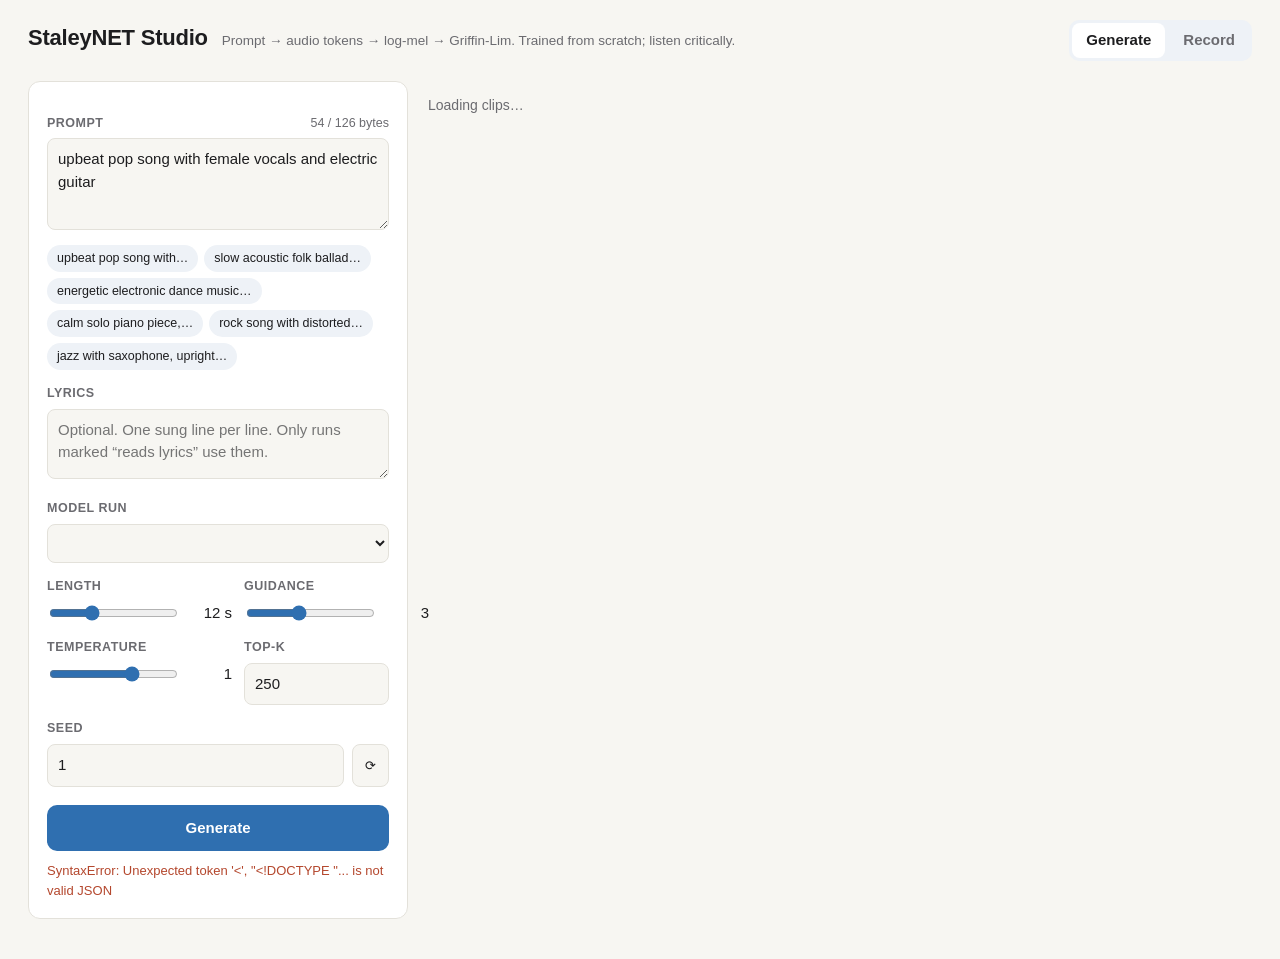
==== studio/static/index.html @ 6b01c669 "feat(studio): add the sample library, recordings and UI Adds the sample browser, path-safe audio res" ====
<!doctype html>
<html lang="en">
<head>
<meta charset="utf-8">
<meta name="viewport" content="width=device-width, initial-scale=1">
<title>StaleyNET Studio</title>
<style>
  :root {
    --bg: #f7f6f2; --panel: #ffffff; --ink: #1d1d1f; --muted: #6b6b70; --line: #e3e1da;
    --accent: #2f6fb0; --accent-ink: #ffffff; --warn: #b4472d; --chip: #eef2f7;
  }
  @media (prefers-color-scheme: dark) {
    :root { --bg: #131417; --panel: #1c1d21; --ink: #ececef; --muted: #9a9aa3; --line: #2c2e33;
            --accent: #5b9be0; --accent-ink: #0d1117; --warn: #e07a5f; --chip: #252a33; }
  }
  * { box-sizing: border-box; }
  body { margin: 0; background: var(--bg); color: var(--ink);
         font: 15px/1.5 -apple-system, "Segoe UI", Helvetica, Arial, sans-serif; }
  header { padding: 20px 28px 8px; display: flex; align-items: baseline; gap: 14px; flex-wrap: wrap; }
  header h1 { margin: 0; font-size: 22px; letter-spacing: -0.01em; }
  header p { margin: 0; color: var(--muted); font-size: 13.5px; }
  main { display: grid; grid-template-columns: minmax(300px, 380px) 1fr; gap: 20px; padding: 12px 28px 40px; }
  @media (max-width: 860px) { main { grid-template-columns: 1fr; padding: 12px 16px 32px; } header { padding: 16px; } }
  .panel { background: var(--panel); border: 1px solid var(--line); border-radius: 12px; padding: 18px; }
  form .panel { position: sticky; top: 16px; }
  label { display: block; font-size: 12.5px; font-weight: 600; color: var(--muted); margin: 14px 0 6px;
          text-transform: uppercase; letter-spacing: 0.04em; }
  textarea, select, input[type=number] { width: 100%; font: inherit; color: var(--ink); background: var(--bg);
          border: 1px solid var(--line); border-radius: 8px; padding: 9px 10px; }
  textarea { min-height: 92px; resize: vertical; }
  .row { display: grid; grid-template-columns: 1fr 1fr; gap: 12px; }
  .slider { display: flex; align-items: center; gap: 10px; }
  .slider input { flex: 1; accent-color: var(--accent); }
  .slider output { min-width: 42px; text-align: right; font-variant-numeric: tabular-nums; }
  .chips { display: flex; flex-wrap: wrap; gap: 6px; margin-top: 8px; }
  .chip { border: 0; background: var(--chip); color: var(--ink); border-radius: 999px; padding: 4px 10px;
          font: inherit; font-size: 12.5px; cursor: pointer; }
  .seed { display: flex; gap: 8px; }
  .seed button { border: 1px solid var(--line); background: var(--bg); color: var(--ink); border-radius: 8px; padding: 0 12px; cursor: pointer; }
  .generate { margin-top: 18px; width: 100%; border: 0; border-radius: 10px; padding: 12px; font: inherit; font-weight: 600;
              background: var(--accent); color: var(--accent-ink); cursor: pointer; }
  .generate:disabled { opacity: 0.6; cursor: progress; }
  .status { margin-top: 10px; font-size: 13px; color: var(--muted); min-height: 1.5em; white-space: pre-wrap; }
  .status.error { color: var(--warn); }
  .group { margin: 4px 0 22px; }
  .group h2 { font-size: 13px; text-transform: uppercase; letter-spacing: 0.06em; color: var(--muted); margin: 0 0 10px; }
  .clip { background: var(--panel); border: 1px solid var(--line); border-radius: 12px; padding: 14px 16px; margin-bottom: 12px; }
  .clip.fresh { border-color: var(--accent); }
  .clip .title { font-weight: 600; margin-bottom: 2px; }
  .clip .meta { color: var(--muted); font-size: 12.5px; margin-bottom: 10px; }
  .clip audio { width: 100%; height: 36px; }
  .spectrogram { position: relative; margin-top: 8px; border-radius: 6px; overflow: hidden; background: #000; height: 120px; cursor: pointer; }
  .spectrogram canvas { width: 100%; height: 100%; display: block; }
  .spectrogram .cursor { position: absolute; top: 0; bottom: 0; width: 2px; background: #fff; opacity: 0.85; left: 0; pointer-events: none; }
  .spectrogram .axis { position: absolute; left: 6px; font-size: 10.5px; color: #ddd; text-shadow: 0 0 3px #000; }
  .empty { color: var(--muted); font-size: 14px; }
  .tabs { display: flex; gap: 4px; margin-left: auto; background: var(--chip); padding: 3px; border-radius: 10px; }
  .tabs button { border: 0; background: transparent; color: var(--muted); font: inherit; font-weight: 600; padding: 6px 14px; border-radius: 8px; cursor: pointer; }
  .tabs button[aria-selected=true] { background: var(--panel); color: var(--ink); }
  [hidden] { display: none !important; }
  .choices { display: flex; flex-wrap: wrap; gap: 6px; }
  .choices label { margin: 0; text-transform: none; letter-spacing: 0; font-size: 13.5px; font-weight: 500; color: var(--ink);
                   border: 1px solid var(--line); border-radius: 999px; padding: 5px 12px; cursor: pointer; }
  .choices input { display: none; }
  .choices input:checked + span { color: var(--accent); }
  .choices label:has(input:checked) { border-color: var(--accent); }
  .recorder { display: flex; align-items: center; gap: 14px; margin-top: 18px; }
  .record { width: 64px; height: 64px; border-radius: 50%; border: 3px solid var(--line); background: #d7263d; cursor: pointer; flex: none; }
  .record.on { border-radius: 14px; background: #d7263d; box-shadow: 0 0 0 6px rgba(215,38,61,0.25); }
  .record:disabled { opacity: 0.4; cursor: not-allowed; }
  .clock { font-size: 26px; font-variant-numeric: tabular-nums; min-width: 80px; }
  .meter { flex: 1; height: 10px; background: var(--chip); border-radius: 5px; overflow: hidden; }
  .meter div { height: 100%; width: 0; background: linear-gradient(90deg, #3a9d5d 0 70%, #e0b43a 70% 90%, #d7263d 90%); background-size: 100% 100%; }
  .take { margin-top: 16px; border-top: 1px solid var(--line); padding-top: 14px; }
  .take audio { width: 100%; height: 36px; }
  .actions { display: flex; gap: 8px; margin-top: 12px; }
  .actions button, .clip .delete { flex: 1; border: 1px solid var(--line); background: var(--bg); color: var(--ink); border-radius: 8px; padding: 9px; font: inherit; cursor: pointer; }
  .actions .primary { background: var(--accent); color: var(--accent-ink); border-color: var(--accent); font-weight: 600; }
  .clip .delete { flex: none; padding: 3px 10px; font-size: 12.5px; float: right; }
  .clip details { margin-top: 8px; font-size: 13.5px; }
  .clip pre { white-space: pre-wrap; font: inherit; margin: 6px 0 0; color: var(--muted); }
  .hint { font-size: 13px; color: var(--muted); margin: 10px 0 0; }
  .total { color: var(--muted); font-size: 13px; margin: 0 0 12px; }
  .counter { float: right; font-weight: 500; text-transform: none; letter-spacing: 0; }
  .counter.over { color: var(--warn); }
</style>
</head>
<body>
<header>
  <h1>StaleyNET Studio</h1>
  <p>Prompt → audio tokens → log-mel → Griffin-Lim. Trained from scratch; listen critically.</p>
  <nav class="tabs" role="tablist">
    <button type="button" role="tab" data-view="generate-view" aria-selected="true">Generate</button>
    <button type="button" role="tab" data-view="record-view" aria-selected="false">Record</button>
  </nav>
</header>

<main id="generate-view">
  <form id="form">
    <div class="panel">
      <label for="prompt">Prompt <span class="counter" id="prompt-count"></span></label>
      <textarea id="prompt" required maxlength="400">upbeat pop song with female vocals and electric guitar</textarea>
      <div class="chips" id="presets"></div>

      <label for="gen-lyrics">Lyrics <span class="counter" id="gen-lyrics-note"></span></label>
      <textarea id="gen-lyrics" maxlength="8000" style="min-height:70px" placeholder="Optional. One sung line per line. Only runs marked “reads lyrics” use them."></textarea>

      <label for="run">Model run</label>
      <select id="run"></select>

      <div class="row">
        <div>
          <label for="seconds">Length</label>
          <div class="slider"><input id="seconds" type="range" min="4" max="30" step="1" value="12"><output data-for="seconds" data-unit=" s"></output></div>
        </div>
        <div>
          <label for="guidance">Guidance</label>
          <div class="slider"><input id="guidance" type="range" min="1" max="6" step="0.5" value="3"><output data-for="guidance"></output></div>
        </div>
      </div>

      <div class="row">
        <div>
          <label for="temperature">Temperature</label>
          <div class="slider"><input id="temperature" type="range" min="0" max="1.5" step="0.05" value="1"><output data-for="temperature"></output></div>
        </div>
        <div>
          <label for="top_k">Top-k</label>
          <input id="top_k" type="number" min="1" max="1024" value="250">
        </div>
      </div>

      <label for="seed">Seed</label>
      <div class="seed"><input id="seed" type="number" min="0" value="1"><button type="button" id="dice" title="Random seed">⟳</button></div>

      <button class="generate" id="generate" type="submit">Generate</button>
      <div class="status" id="status"></div>
    </div>
  </form>

  <section id="library"><p class="empty">Loading clips…</p></section>
</main>

<main id="record-view" hidden>
  <div>
    <div class="panel">
      <label>What plays</label>
      <div class="choices" id="accompaniment">
        <label><input type="radio" name="accompaniment" value="voice_only" checked><span>Voice only</span></label>
        <label><input type="radio" name="accompaniment" value="voice_and_guitar"><span>Voice + guitar</span></label>
        <label><input type="radio" name="accompaniment" value="instrument_only"><span>Guitar only</span></label>
      </div>

      <label for="caption">Description</label>
      <textarea id="caption" maxlength="400" style="min-height:64px"></textarea>

      <label for="lyrics">Lyrics sung <span class="counter" id="lyrics-count"></span></label>
      <textarea id="lyrics" maxlength="8000" placeholder="Type the exact words of this take, one line per sung line. Leave empty for humming."></textarea>

      <label for="device">Microphone</label>
      <select id="device"><option value="">Default input</option></select>

      <div class="recorder">
        <button type="button" class="record" id="record" title="Record"></button>
        <div class="clock" id="clock">0:00</div>
        <div class="meter"><div id="level"></div></div>
      </div>
      <div class="status" id="record-status"></div>

      <div class="take" id="take" hidden>
        <audio controls id="take-audio"></audio>
        <div class="spectrogram" id="take-view"><canvas></canvas><div class="cursor"></div>
          <span class="axis" style="top:4px">8 kHz</span><span class="axis" style="bottom:4px">0</span></div>
        <div class="actions">
          <button type="button" id="discard">Discard</button>
          <button type="button" class="primary" id="save">Save take</button>
        </div>
      </div>

      <p class="hint">Short takes of 10 to 20 seconds, one or two lines each, teach the words best: the model hears about
        13 seconds at a time, and the lines of a take are assumed to be spread evenly across it, so sing steadily without
        long pauses. Keep the mic about a hand's width away, record in a quiet room, and type exactly what you sing.
        Every take is stored in <code>data/recordings/</code> as a ready training set.</p>
    </div>
  </div>

  <section id="takes"><p class="empty">Loading takes…</p></section>
</main>

<script>
"use strict";

/** Example prompts in the style of the training captions. */
const PRESETS = [
  "upbeat pop song with female vocals and electric guitar",
  "slow acoustic folk ballad with a male singer and fingerpicked guitar",
  "energetic electronic dance music with a heavy kick drum",
  "calm solo piano piece, melancholic and slow",
  "rock song with distorted guitars, drums and a male voice",
  "jazz with saxophone, upright bass and brushed drums",
];

/** Prompt bytes the current models read; anything after is ignored. */
const PROMPT_BYTES = 126;

/** Display names of the sample folders. */
const GROUP_TITLES = { studio: "Your generations", "": "Earlier samples", tokenizer: "Tokenizer reference (original vs tokenized)" };

/** Spectrogram analysis: FFT size, hop, and highest frequency drawn (Hz). */
const FFT_SIZE = 1024, HOP = 256, MAX_FREQUENCY = 8000;

/** Log-magnitude range mapped onto the colour scale, in dB below the clip's peak. */
const DYNAMIC_RANGE_DB = 80;

const $ = (id) => document.getElementById(id);
let freshPath = null;

// ---------------------------------------------------------------- form ----

function bindSliders() {
  for (const output of document.querySelectorAll("output[data-for]")) {
    const input = $(output.dataset.for);
    const show = () => { output.textContent = input.value + (output.dataset.unit || ""); };
    input.addEventListener("input", show);
    show();
  }
}

function updatePromptCount() {
  const bytes = new TextEncoder().encode($("prompt").value).length;
  const counter = $("prompt-count");
  counter.textContent = bytes > PROMPT_BYTES ? `${bytes} bytes, model reads the first ${PROMPT_BYTES}` : `${bytes} / ${PROMPT_BYTES} bytes`;
  counter.classList.toggle("over", bytes > PROMPT_BYTES);
}

function renderPresets() {
  for (const text of PRESETS) {
    const chip = document.createElement("button");
    chip.type = "button";
    chip.className = "chip";
    chip.textContent = text.split(" ").slice(0, 4).join(" ") + "…";
    chip.title = text;
    chip.onclick = () => { $("prompt").value = text; updatePromptCount(); };
    $("presets").append(chip);
  }
}

async function loadRuns() {
  const runs = await (await fetch("/api/runs")).json();
  const select = $("run");
  select.innerHTML = "";
  for (const run of runs) {
    const option = document.createElement("option");
    option.value = run.name;
    const loss = run.best_validation_loss == null ? "no validation yet" : `val ${run.best_validation_loss.toFixed(2)} @ step ${run.best_step}`;
    const lyrics = run.lyrics_bytes > 0 ? " · reads lyrics" : "";
    option.textContent = `${run.name} · ${loss}${lyrics}`;
    select.append(option);
  }
  if (runs.length === 0) setStatus("No trained runs found under runs/.", true);
}

function setStatus(text, isError = false) {
  $("status").textContent = text;
  $("status").classList.toggle("error", isError);
}

async function onGenerate(event) {
  event.preventDefault();
  const button = $("generate");
  const started = performance.now();
  button.disabled = true;
  const timer = setInterval(() => setStatus(`Generating… ${((performance.now() - started) / 1000).toFixed(0)} s`), 250);

  const body = {
    prompt: $("prompt").value,
    lyrics: $("gen-lyrics").value,
    run: $("run").value,
    seconds: Number($("seconds").value),
    guidance: Number($("guidance").value),
    temperature: Number($("temperature").value),
    top_k: Number($("top_k").value),
    seed: Number($("seed").value),
  };

  try {
    const response = await fetch("/api/generate", { method: "POST", headers: { "Content-Type": "application/json" }, body: JSON.stringify(body) });
    const result = await response.json();
    if (!response.ok) throw new Error(result.error || response.statusText);

    freshPath = result.path;
    setStatus(`Done in ${((performance.now() - started) / 1000).toFixed(1)} s.`);
    await loadLibrary();
  } catch (error) {
    setStatus(String(error.message || error), true);
  } finally {
    clearInterval(timer);
    button.disabled = false;
  }
}

// ------------------------------------------------------------- library ----

async function loadLibrary() {
  const clips = await (await fetch("/api/clips")).json();
  const library = $("library");
  library.innerHTML = "";
  if (clips.length === 0) {
    library.innerHTML = '<p class="empty">No clips yet. Write a prompt and press Generate.</p>';
    return;
  }

  const groups = new Map();
  for (const clip of clips) {
    if (!groups.has(clip.group)) groups.set(clip.group, []);
    groups.get(clip.group).push(clip);
  }

  const order = ["studio", "", "tokenizer", ...[...groups.keys()].filter((key) => !(key in GROUP_TITLES))];
  for (const key of order.filter((key) => groups.has(key))) {
    const section = document.createElement("div");
    section.className = "group";
    section.innerHTML = `<h2></h2>`;
    section.querySelector("h2").textContent = GROUP_TITLES[key] ?? key;
    for (const clip of groups.get(key)) section.append(renderClip(clip));
    library.append(section);
  }
}

function describe(clip) {
  const report = clip.report;
  const file = clip.path.split("/").pop();
  if (!report) return { title: file, meta: clip.group === "tokenizer" ? "Griffin-Lim rendering of the stated log-mel" : "" };

  const run = String(report.checkpoint || "").split("/").slice(-2, -1)[0] || "";
  const parts = [run, `${report.audio_seconds.toFixed(1)} s`, `RTF ${report.real_time_factor.toFixed(2)}`];
  return { title: report.prompt, meta: parts.filter(Boolean).join(" · "), lyrics: report.model_reads_lyrics ? report.lyrics : "" };
}

function renderClip(clip) {
  const { title, meta, lyrics } = describe(clip);
  const card = document.createElement("article");
  card.className = "clip" + (clip.path === freshPath ? " fresh" : "");

  const url = "/audio/" + clip.path.split("/").map(encodeURIComponent).join("/");
  card.innerHTML = `<div class="title"></div><div class="meta"></div><audio controls preload="none"></audio>
    <div class="spectrogram"><canvas></canvas><div class="cursor"></div>
    <span class="axis" style="top:4px">8 kHz</span><span class="axis" style="bottom:4px">0</span></div>`;
  card.querySelector(".title").textContent = title;
  card.querySelector(".meta").textContent = meta;
  if (lyrics) {
    const details = document.createElement("details");
    details.innerHTML = "<summary>Lyrics</summary><pre></pre>";
    details.querySelector("pre").textContent = lyrics;
    card.append(details);
  }
  const audio = card.querySelector("audio");
  audio.src = url;

  const view = card.querySelector(".spectrogram");
  attachSpectrogram(view, audio, url);
  if (clip.path === freshPath) requestAnimationFrame(() => card.scrollIntoView({ behavior: "smooth", block: "nearest" }));
  return card;
}

// --------------------------------------------------------- spectrogram ----

/** In-place iterative radix-2 FFT (Cooley–Tukey) on separate real/imag arrays. */
function fft(real, imag) {
  const size = real.length;
  for (let index = 1, reversed = 0; index < size; index++) {
    let bit = size >> 1;
    for (; reversed & bit; bit >>= 1) reversed ^= bit;
    reversed ^= bit;
    if (index < reversed) {
      [real[index], real[reversed]] = [real[reversed], real[index]];
      [imag[index], imag[reversed]] = [imag[reversed], imag[index]];
    }
  }
  for (let length = 2; length <= size; length <<= 1) {
    const angle = -2 * Math.PI / length;
    for (let start = 0; start < size; start += length) {
      for (let offset = 0; offset < length / 2; offset++) {
        const cos = Math.cos(angle * offset), sin = Math.sin(angle * offset);
        const a = start + offset, b = a + length / 2;
        const tr = real[b] * cos - imag[b] * sin, ti = real[b] * sin + imag[b] * cos;
        real[b] = real[a] - tr; imag[b] = imag[a] - ti;
        real[a] += tr; imag[a] += ti;
      }
    }
  }
}

/** A perceptually ordered dark-to-bright colour ramp (approximates "magma"). */
function colour(level) {
  const stops = [[0, 0, 4], [59, 15, 112], [140, 41, 129], [222, 73, 104], [254, 159, 109], [252, 253, 191]];
  const position = Math.min(Math.max(level, 0), 1) * (stops.length - 1);
  const low = Math.floor(position), high = Math.min(low + 1, stops.length - 1), fraction = position - low;
  return stops[low].map((channel, index) => channel + (stops[high][index] - channel) * fraction);
}

async function drawSpectrogram(canvas, url) {
  const context = new (window.OfflineAudioContext || window.webkitOfflineAudioContext)(1, 1, 24000);
  const buffer = await context.decodeAudioData(await (await fetch(url)).arrayBuffer());
  const samples = buffer.getChannelData(0);
  const frames = Math.max(1, Math.floor((samples.length - FFT_SIZE) / HOP));
  const bins = Math.floor(FFT_SIZE / 2 * Math.min(1, MAX_FREQUENCY / (buffer.sampleRate / 2)));
  const window = Float32Array.from({ length: FFT_SIZE }, (_, n) => 0.5 - 0.5 * Math.cos(2 * Math.PI * n / FFT_SIZE));

  const decibels = new Float32Array(frames * bins);
  let peak = -Infinity;
  const real = new Float32Array(FFT_SIZE), imag = new Float32Array(FFT_SIZE);
  for (let frame = 0; frame < frames; frame++) {
    for (let n = 0; n < FFT_SIZE; n++) { real[n] = samples[frame * HOP + n] * window[n]; imag[n] = 0; }
    fft(real, imag);
    for (let bin = 0; bin < bins; bin++) {
      const value = 10 * Math.log10(real[bin] * real[bin] + imag[bin] * imag[bin] + 1e-12);
      decibels[frame * bins + bin] = value;
      peak = Math.max(peak, value);
    }
  }

  canvas.width = frames; canvas.height = bins;
  const pixels = canvas.getContext("2d").createImageData(frames, bins);
  for (let frame = 0; frame < frames; frame++) {
    for (let bin = 0; bin < bins; bin++) {
      const [r, g, b] = colour(1 + (decibels[frame * bins + bin] - peak) / DYNAMIC_RANGE_DB);
      const pixel = ((bins - 1 - bin) * frames + frame) * 4;
      pixels.data.set([r, g, b, 255], pixel);
    }
  }
  canvas.getContext("2d").putImageData(pixels, 0, 0);
}

function attachSpectrogram(view, audio, url) {
  const canvas = view.querySelector("canvas"), cursor = view.querySelector(".cursor");

  const observer = new IntersectionObserver((entries) => {
    if (!entries.some((entry) => entry.isIntersecting)) return;
    observer.disconnect();
    drawSpectrogram(canvas, url).catch((error) => console.warn("spectrogram", url, error));
  });
  if (url) observer.observe(view);

  const follow = () => {
    if (audio.duration) cursor.style.left = `${(audio.currentTime / audio.duration) * 100}%`;
    if (!audio.paused) requestAnimationFrame(follow);
  };
  audio.addEventListener("play", () => {
    for (const other of document.querySelectorAll("audio")) if (other !== audio) other.pause();
    follow();
  });
  audio.addEventListener("seeked", follow);
  view.addEventListener("click", (event) => {
    const fraction = event.offsetX / view.clientWidth;
    const seek = () => { audio.currentTime = fraction * audio.duration; audio.play(); };
    if (audio.duration) seek(); else { audio.load(); audio.addEventListener("loadedmetadata", seek, { once: true }); }
  });
}

// ------------------------------------------------------------ recorder ----

/** Default descriptions per accompaniment, in the style of the training captions. */
const CAPTIONS = {
  voice_only: "solo voice singing a cappella, no instruments",
  voice_and_guitar: "voice singing with acoustic guitar",
  instrument_only: "solo acoustic guitar, no vocals",
};

/** Display names of the accompaniment values the server stores. */
const ACCOMPANIMENT_TITLES = { voice_only: "Voice only", voice_and_guitar: "Voice + guitar", instrument_only: "Guitar only" };

/** Longest take the server accepts, in seconds. */
const MAX_TAKE_SECONDS = 300;

/** Peak level above which the take is reported as clipped (full scale is 1). */
const CLIP_LEVEL = 0.99;

/**
 * Copies every block of microphone samples to the main thread. Runs on the
 * audio thread, so recording never drops samples while the page is busy.
 */
const TAP_PROCESSOR = `
  class Tap extends AudioWorkletProcessor {
    process(inputs) {
      const channel = inputs[0][0];
      if (channel) this.port.postMessage(channel.slice(0));
      return true;
    }
  }
  registerProcessor("tap", Tap);`;

const recorder = { context: null, stream: null, chunks: [], peak: 0, started: 0, timer: null, wav: null, url: null, captionEdited: false };

function selectedAccompaniment() {
  return document.querySelector("input[name=accompaniment]:checked").value;
}

function setRecordStatus(text, isError = false) {
  $("record-status").textContent = text;
  $("record-status").classList.toggle("error", isError);
}

function updateLyricsCount() {
  const bytes = new TextEncoder().encode($("lyrics").value).length;
  const counter = $("lyrics-count");
  counter.textContent = bytes === 0 ? "" : `${bytes} bytes`;
}

async function listMicrophones() {
  const devices = await navigator.mediaDevices.enumerateDevices();
  const select = $("device"), chosen = select.value;
  select.innerHTML = '<option value="">Default input</option>';
  for (const device of devices.filter((device) => device.kind === "audioinput" && device.deviceId)) {
    const option = document.createElement("option");
    option.value = device.deviceId;
    option.textContent = device.label || "Microphone";
    select.append(option);
  }
  select.value = chosen;
}

async function startRecording() {
  // Processing meant for calls (echo cancellation, noise suppression, automatic
  // gain) distorts singing and guitar, so all of it is switched off.
  const constraints = { audio: { echoCancellation: false, noiseSuppression: false, autoGainControl: false, channelCount: 1 } };
  if ($("device").value) constraints.audio.deviceId = { exact: $("device").value };

  recorder.stream = await navigator.mediaDevices.getUserMedia(constraints);
  recorder.context = new AudioContext();
  const module = URL.createObjectURL(new Blob([TAP_PROCESSOR], { type: "text/javascript" }));
  await recorder.context.audioWorklet.addModule(module);

  const source = recorder.context.createMediaStreamSource(recorder.stream);
  const tap = new AudioWorkletNode(recorder.context, "tap");
  const silent = recorder.context.createGain();
  silent.gain.value = 0;
  source.connect(tap).connect(silent).connect(recorder.context.destination);

  recorder.chunks = [];
  recorder.peak = 0;
  let blockPeak = 0;
  tap.port.onmessage = ({ data }) => {
    recorder.chunks.push(data);
    for (const sample of data) blockPeak = Math.max(blockPeak, Math.abs(sample));
  };

  recorder.started = performance.now();
  recorder.timer = setInterval(() => {
    const seconds = (performance.now() - recorder.started) / 1000;
    $("clock").textContent = `${Math.floor(seconds / 60)}:${String(Math.floor(seconds % 60)).padStart(2, "0")}`;
    $("level").style.width = `${Math.min(1, blockPeak) * 100}%`;
    recorder.peak = Math.max(recorder.peak, blockPeak);
    blockPeak = 0;
    if (seconds >= MAX_TAKE_SECONDS) stopRecording();
  }, 100);

  $("record").classList.add("on");
  $("take").hidden = true;
  setRecordStatus("Recording… press the button again to stop.");
  listMicrophones().catch(() => {});
}

async function stopRecording() {
  clearInterval(recorder.timer);
  const sampleRate = recorder.context.sampleRate;
  recorder.stream.getTracks().forEach((track) => track.stop());
  await recorder.context.close();
  recorder.context = null;
  $("record").classList.remove("on");
  $("level").style.width = "0";

  const length = recorder.chunks.reduce((sum, chunk) => sum + chunk.length, 0);
  const samples = new Float32Array(length);
  let offset = 0;
  for (const chunk of recorder.chunks) { samples.set(chunk, offset); offset += chunk.length; }

  recorder.wav = encodeWav(samples, sampleRate);
  if (recorder.url) URL.revokeObjectURL(recorder.url);
  recorder.url = URL.createObjectURL(recorder.wav);
  $("take-audio").src = recorder.url;
  $("take").hidden = false;
  drawSpectrogram($("take-view").querySelector("canvas"), recorder.url).catch(() => {});

  const clipped = recorder.peak >= CLIP_LEVEL ? " The level hit full scale: move back from the mic or turn the input down, then retake." : "";
  setRecordStatus(`${(length / sampleRate).toFixed(1)} s at ${sampleRate / 1000} kHz. Listen back, then save or discard.${clipped}`, clipped !== "");
}

/** Mono 16-bit PCM WAV (RIFF), see https://ccrma.stanford.edu/courses/422-winter-2014/projects/WaveFormat/ */
function encodeWav(samples, sampleRate) {
  const header = 44, bytes = new ArrayBuffer(header + samples.length * 2), view = new DataView(bytes);
  const text = (offset, value) => [...value].forEach((character, index) => view.setUint8(offset + index, character.charCodeAt(0)));

  text(0, "RIFF"); view.setUint32(4, 36 + samples.length * 2, true); text(8, "WAVE");
  text(12, "fmt "); view.setUint32(16, 16, true); view.setUint16(20, 1, true); view.setUint16(22, 1, true);
  view.setUint32(24, sampleRate, true); view.setUint32(28, sampleRate * 2, true); view.setUint16(32, 2, true); view.setUint16(34, 16, true);
  text(36, "data"); view.setUint32(40, samples.length * 2, true);
  samples.forEach((sample, index) => view.setInt16(header + index * 2, Math.max(-1, Math.min(1, sample)) * 0x7fff, true));
  return new Blob([bytes], { type: "audio/wav" });
}

/** The blob as base64 text, without the `data:` prefix. */
function toBase64(blob) {
  return new Promise((resolve, reject) => {
    const reader = new FileReader();
    reader.onload = () => resolve(String(reader.result).split(",", 2)[1]);
    reader.onerror = () => reject(reader.error);
    reader.readAsDataURL(blob);
  });
}

async function saveTake() {
  const button = $("save");
  button.disabled = true;
  setRecordStatus("Saving…");
  try {
    const body = { caption: $("caption").value, lyrics: $("lyrics").value, accompaniment: selectedAccompaniment(), wav_base64: await toBase64(recorder.wav) };
    const response = await fetch("/api/recordings", { method: "POST", headers: { "Content-Type": "application/json" }, body: JSON.stringify(body) });
    const result = await response.json();
    if (!response.ok) throw new Error(result.error || response.statusText);

    $("take").hidden = true;
    $("clock").textContent = "0:00";
    setRecordStatus(`Saved as ${result.id}.`);
    await loadTakes();
  } catch (error) {
    setRecordStatus(String(error.message || error), true);
  } finally {
    button.disabled = false;
  }
}

async function onRecordButton() {
  if (recorder.context) return stopRecording();
  try {
    await startRecording();
  } catch (error) {
    setRecordStatus(`Microphone unavailable: ${error.message || error}`, true);
  }
}

async function loadTakes() {
  const takes = await (await fetch("/api/recordings")).json();
  const list = $("takes");
  list.innerHTML = "";
  if (takes.length === 0) {
    list.innerHTML = '<p class="empty">No takes yet. Choose what plays, type the lyrics, and press the red button.</p>';
    return;
  }

  const minutes = takes.reduce((sum, take) => sum + take.seconds, 0) / 60;
  const total = document.createElement("p");
  total.className = "total";
  total.textContent = `${takes.length} takes, ${minutes.toFixed(1)} minutes recorded.`;
  list.append(total);

  for (const take of takes) {
    const card = document.createElement("article");
    card.className = "clip";
    card.innerHTML = `<button type="button" class="delete">Delete</button><div class="title"></div><div class="meta"></div>
      <audio controls preload="none"></audio>
      <div class="spectrogram"><canvas></canvas><div class="cursor"></div>
      <span class="axis" style="top:4px">8 kHz</span><span class="axis" style="bottom:4px">0</span></div>`;
    card.querySelector(".title").textContent = take.caption;
    const when = new Date(take.created * 1000).toLocaleString();
    card.querySelector(".meta").textContent = `${ACCOMPANIMENT_TITLES[take.accompaniment]} · ${take.seconds.toFixed(1)} s · ${when}`;
    if (take.lyrics) {
      const details = document.createElement("details");
      details.innerHTML = "<summary>Lyrics</summary><pre></pre>";
      details.querySelector("pre").textContent = take.lyrics;
      card.append(details);
    }

    const url = `/recordings/${encodeURIComponent(take.id)}.wav`;
    const audio = card.querySelector("audio");
    audio.src = url;
    attachSpectrogram(card.querySelector(".spectrogram"), audio, url);
    card.querySelector(".delete").onclick = async () => {
      if (!confirm(`Delete this take?\n\n${take.caption}`)) return;
      await fetch(`/api/recordings/${encodeURIComponent(take.id)}`, { method: "DELETE" });
      await loadTakes();
    };
    list.append(card);
  }
}

function setupRecorder() {
  if (!window.isSecureContext || !navigator.mediaDevices) {
    $("record").disabled = true;
    setRecordStatus("Browsers only allow the microphone on https:// pages or on localhost. Open the studio through its https:// address.", true);
  }

  const fillCaption = () => { if (!recorder.captionEdited) $("caption").value = CAPTIONS[selectedAccompaniment()]; };
  $("accompaniment").addEventListener("change", fillCaption);
  $("caption").addEventListener("input", () => { recorder.captionEdited = $("caption").value.trim() !== ""; });
  $("lyrics").addEventListener("input", updateLyricsCount);
  $("record").onclick = onRecordButton;
  $("save").onclick = saveTake;
  $("discard").onclick = () => { $("take").hidden = true; $("clock").textContent = "0:00"; setRecordStatus("Discarded."); };
  attachSpectrogram($("take-view"), $("take-audio"), null);
  fillCaption();
}

function setupTabs() {
  const tabs = document.querySelectorAll(".tabs button");
  const show = (view) => {
    for (const tab of tabs) {
      const selected = tab.dataset.view === view;
      tab.setAttribute("aria-selected", String(selected));
      $(tab.dataset.view).hidden = !selected;
    }
    if (view === "record-view") loadTakes().catch((error) => setRecordStatus(String(error), true));
    history.replaceState(null, "", view === "record-view" ? "#record" : "#");
  };
  for (const tab of tabs) tab.onclick = () => show(tab.dataset.view);
  if (location.hash === "#record") show("record-view");
}

// ---------------------------------------------------------------- start ----

bindSliders();
renderPresets();
$("prompt").addEventListener("input", updatePromptCount);
updatePromptCount();
$("dice").onclick = () => { $("seed").value = Math.floor(Math.random() * 100000); };
$("form").addEventListener("submit", onGenerate);
loadRuns().then(loadLibrary).catch((error) => setStatus(String(error), true));
setupRecorder();
setupTabs();
</script>
</body>
</html>
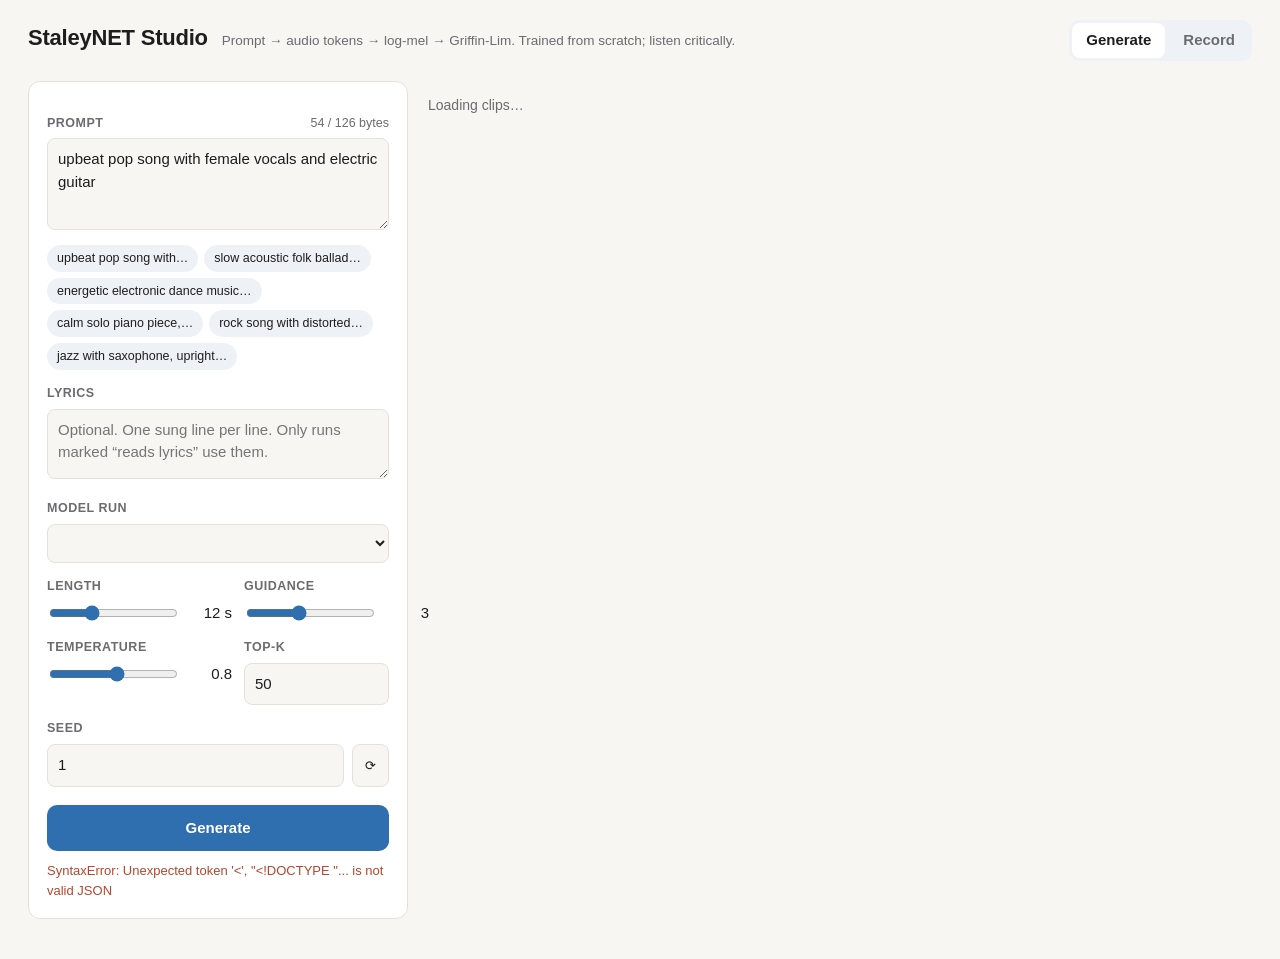
==== commit a756f426: "studio: sample at temperature 0.8 among the 50 likeliest codes by default; queue the rock corpus run" ====
--- a/studio/static/index.html
+++ b/studio/static/index.html
@@ -122,11 +122,11 @@
       <div class="row">
         <div>
           <label for="temperature">Temperature</label>
-          <div class="slider"><input id="temperature" type="range" min="0" max="1.5" step="0.05" value="1"><output data-for="temperature"></output></div>
+          <div class="slider"><input id="temperature" type="range" min="0" max="1.5" step="0.05" value="0.8"><output data-for="temperature"></output></div>
         </div>
         <div>
           <label for="top_k">Top-k</label>
-          <input id="top_k" type="number" min="1" max="1024" value="250">
+          <input id="top_k" type="number" min="1" max="1024" value="50">
         </div>
       </div>
 
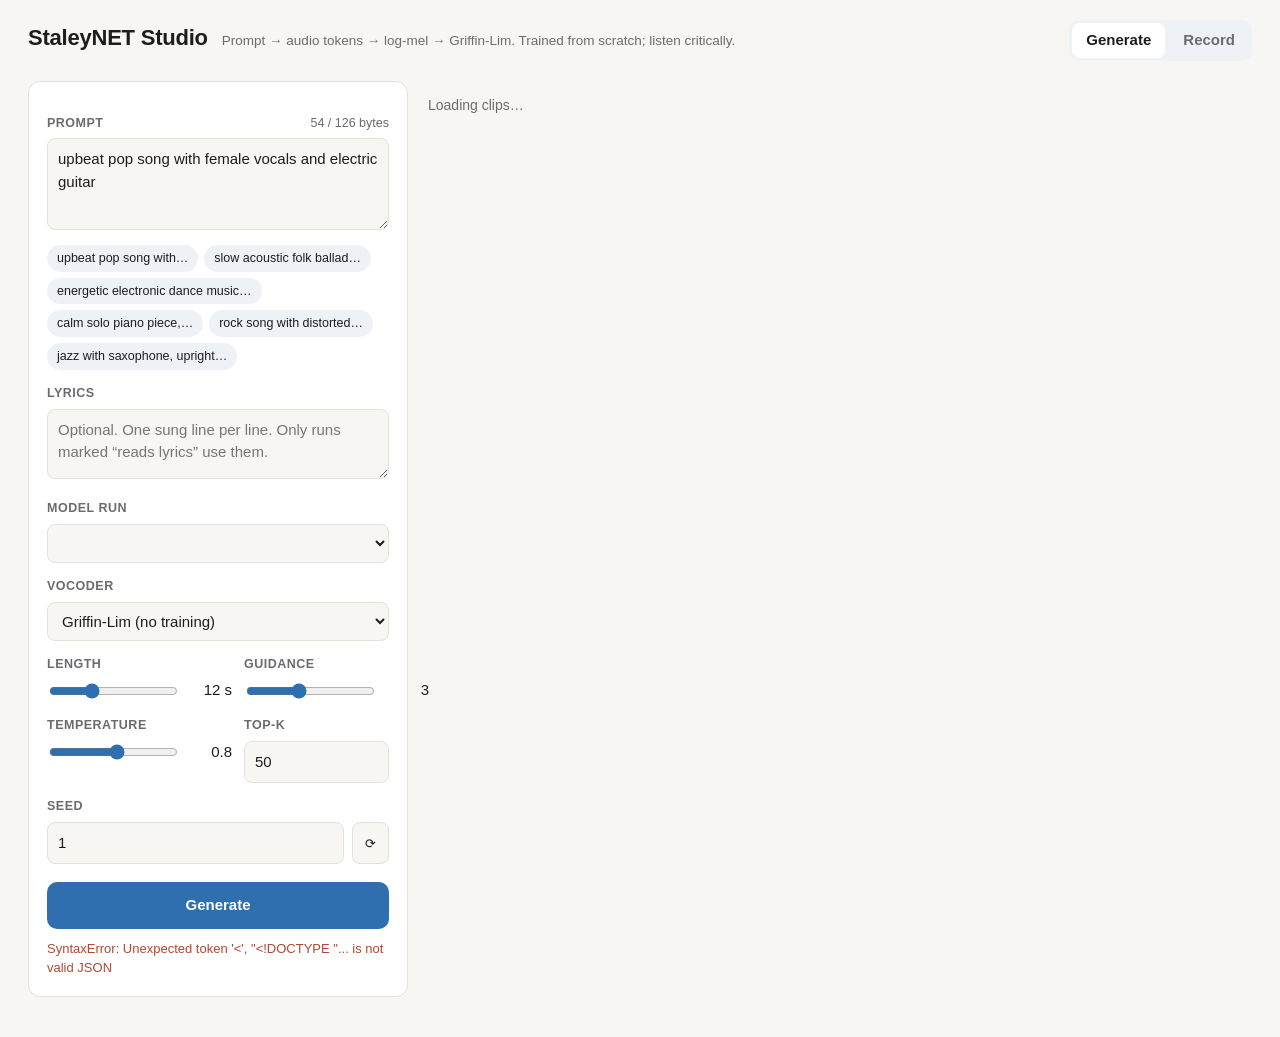
==== commit 1cd33cd2: "feat(studio): choose a neural vocoder for generation Vocoder runs under runs/ are listed by GET /api" ====
--- a/studio/static/index.html
+++ b/studio/static/index.html
@@ -108,6 +108,9 @@
       <label for="run">Model run</label>
       <select id="run"></select>
 
+      <label for="vocoder">Vocoder</label>
+      <select id="vocoder"><option value="">Griffin-Lim (no training)</option></select>
+
       <div class="row">
         <div>
           <label for="seconds">Length</label>
@@ -260,6 +263,19 @@
   if (runs.length === 0) setStatus("No trained runs found under runs/.", true);
 }
 
+async function loadVocoders() {
+  const vocoders = await (await fetch("/api/vocoders")).json();
+  const select = $("vocoder");
+  for (const vocoder of vocoders) {
+    const option = document.createElement("option");
+    option.value = vocoder.name;
+    const loss = vocoder.best_validation_loss == null ? "no validation yet" : `val ${vocoder.best_validation_loss.toFixed(2)}`;
+    option.textContent = `${vocoder.name} · neural · ${loss} · step ${vocoder.latest_step ?? 0}`;
+    select.append(option);
+  }
+  if (vocoders.length > 0) select.value = vocoders[0].name;
+}
+
 function setStatus(text, isError = false) {
   $("status").textContent = text;
   $("status").classList.toggle("error", isError);
@@ -281,6 +297,7 @@
     temperature: Number($("temperature").value),
     top_k: Number($("top_k").value),
     seed: Number($("seed").value),
+    vocoder: $("vocoder").value,
   };
 
   try {
@@ -333,7 +350,8 @@
   if (!report) return { title: file, meta: clip.group === "tokenizer" ? "Griffin-Lim rendering of the stated log-mel" : "" };
 
   const run = String(report.checkpoint || "").split("/").slice(-2, -1)[0] || "";
-  const parts = [run, `${report.audio_seconds.toFixed(1)} s`, `RTF ${report.real_time_factor.toFixed(2)}`];
+  const vocoder = report.vocoder ? "neural vocoder" : "Griffin-Lim";
+  const parts = [run, vocoder, `${report.audio_seconds.toFixed(1)} s`, `RTF ${report.real_time_factor.toFixed(2)}`];
   return { title: report.prompt, meta: parts.filter(Boolean).join(" · "), lyrics: report.model_reads_lyrics ? report.lyrics : "" };
 }
 
@@ -724,7 +742,7 @@
 updatePromptCount();
 $("dice").onclick = () => { $("seed").value = Math.floor(Math.random() * 100000); };
 $("form").addEventListener("submit", onGenerate);
-loadRuns().then(loadLibrary).catch((error) => setStatus(String(error), true));
+loadRuns().then(loadVocoders).then(loadLibrary).catch((error) => setStatus(String(error), true));
 setupRecorder();
 setupTabs();
 </script>
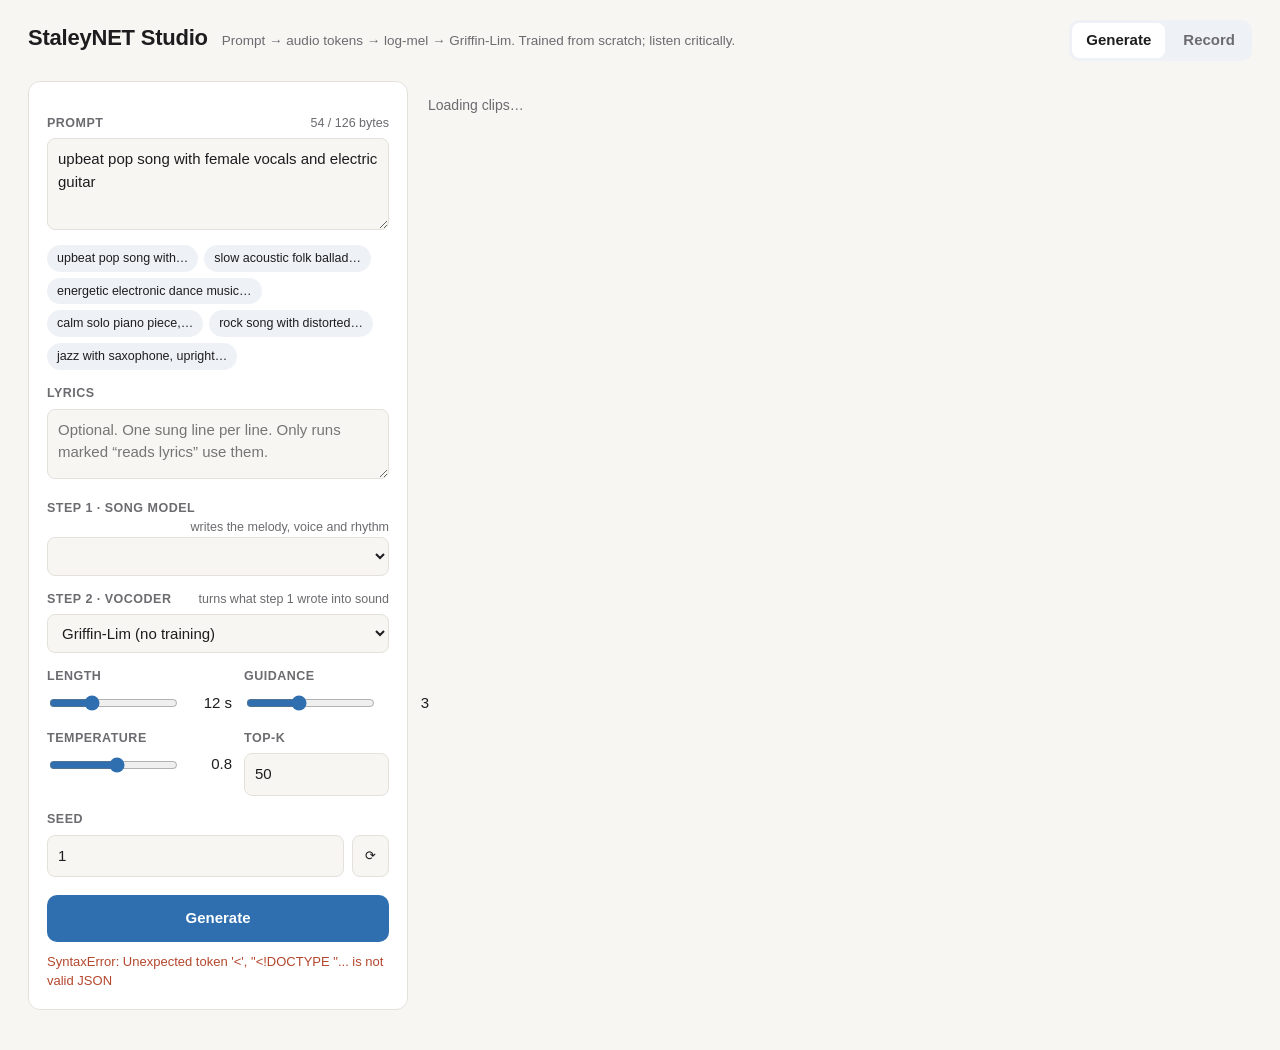
==== commit eb28144c: "feat(studio): label the song model and the vocoder as two steps" ====
--- a/studio/static/index.html
+++ b/studio/static/index.html
@@ -105,10 +105,10 @@
       <label for="gen-lyrics">Lyrics <span class="counter" id="gen-lyrics-note"></span></label>
       <textarea id="gen-lyrics" maxlength="8000" style="min-height:70px" placeholder="Optional. One sung line per line. Only runs marked “reads lyrics” use them."></textarea>
 
-      <label for="run">Model run</label>
+      <label for="run">Step 1 · Song model <span class="counter">writes the melody, voice and rhythm</span></label>
       <select id="run"></select>
 
-      <label for="vocoder">Vocoder</label>
+      <label for="vocoder">Step 2 · Vocoder <span class="counter">turns what step 1 wrote into sound</span></label>
       <select id="vocoder"><option value="">Griffin-Lim (no training)</option></select>
 
       <div class="row">
